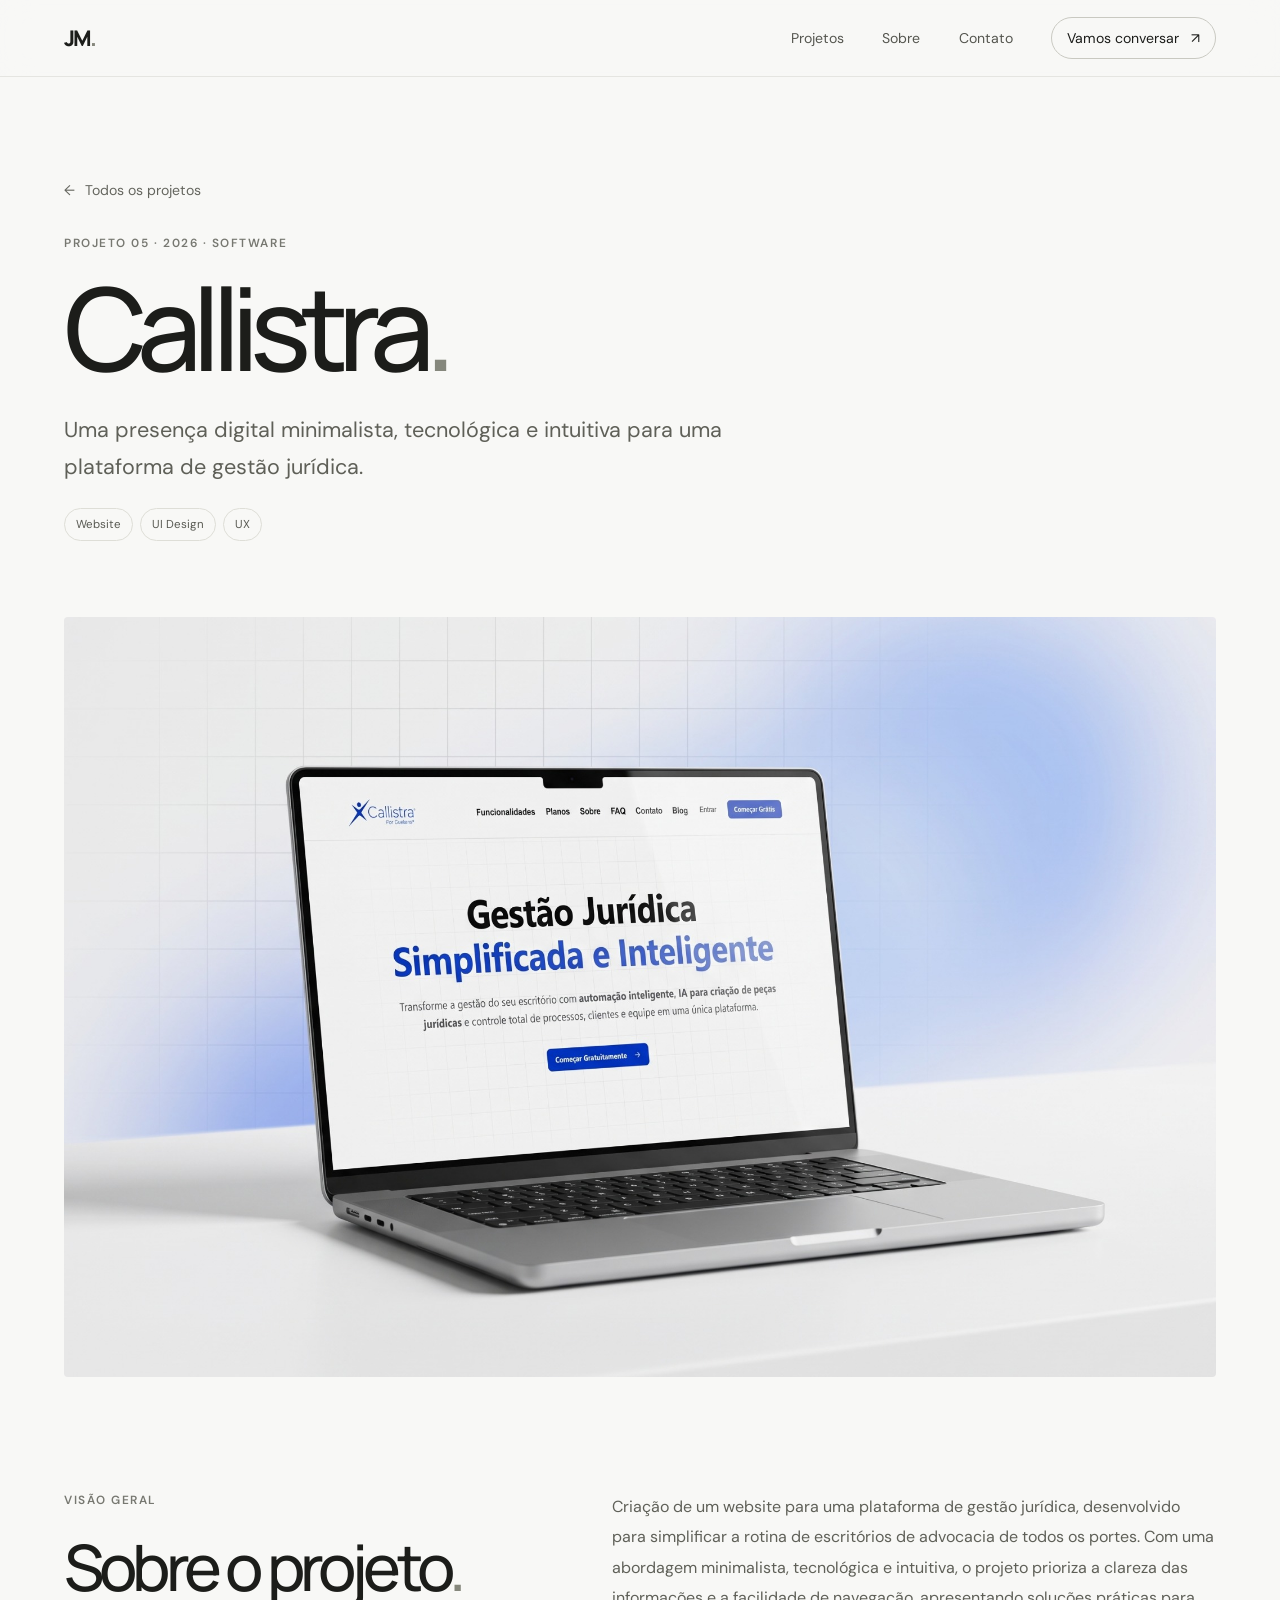
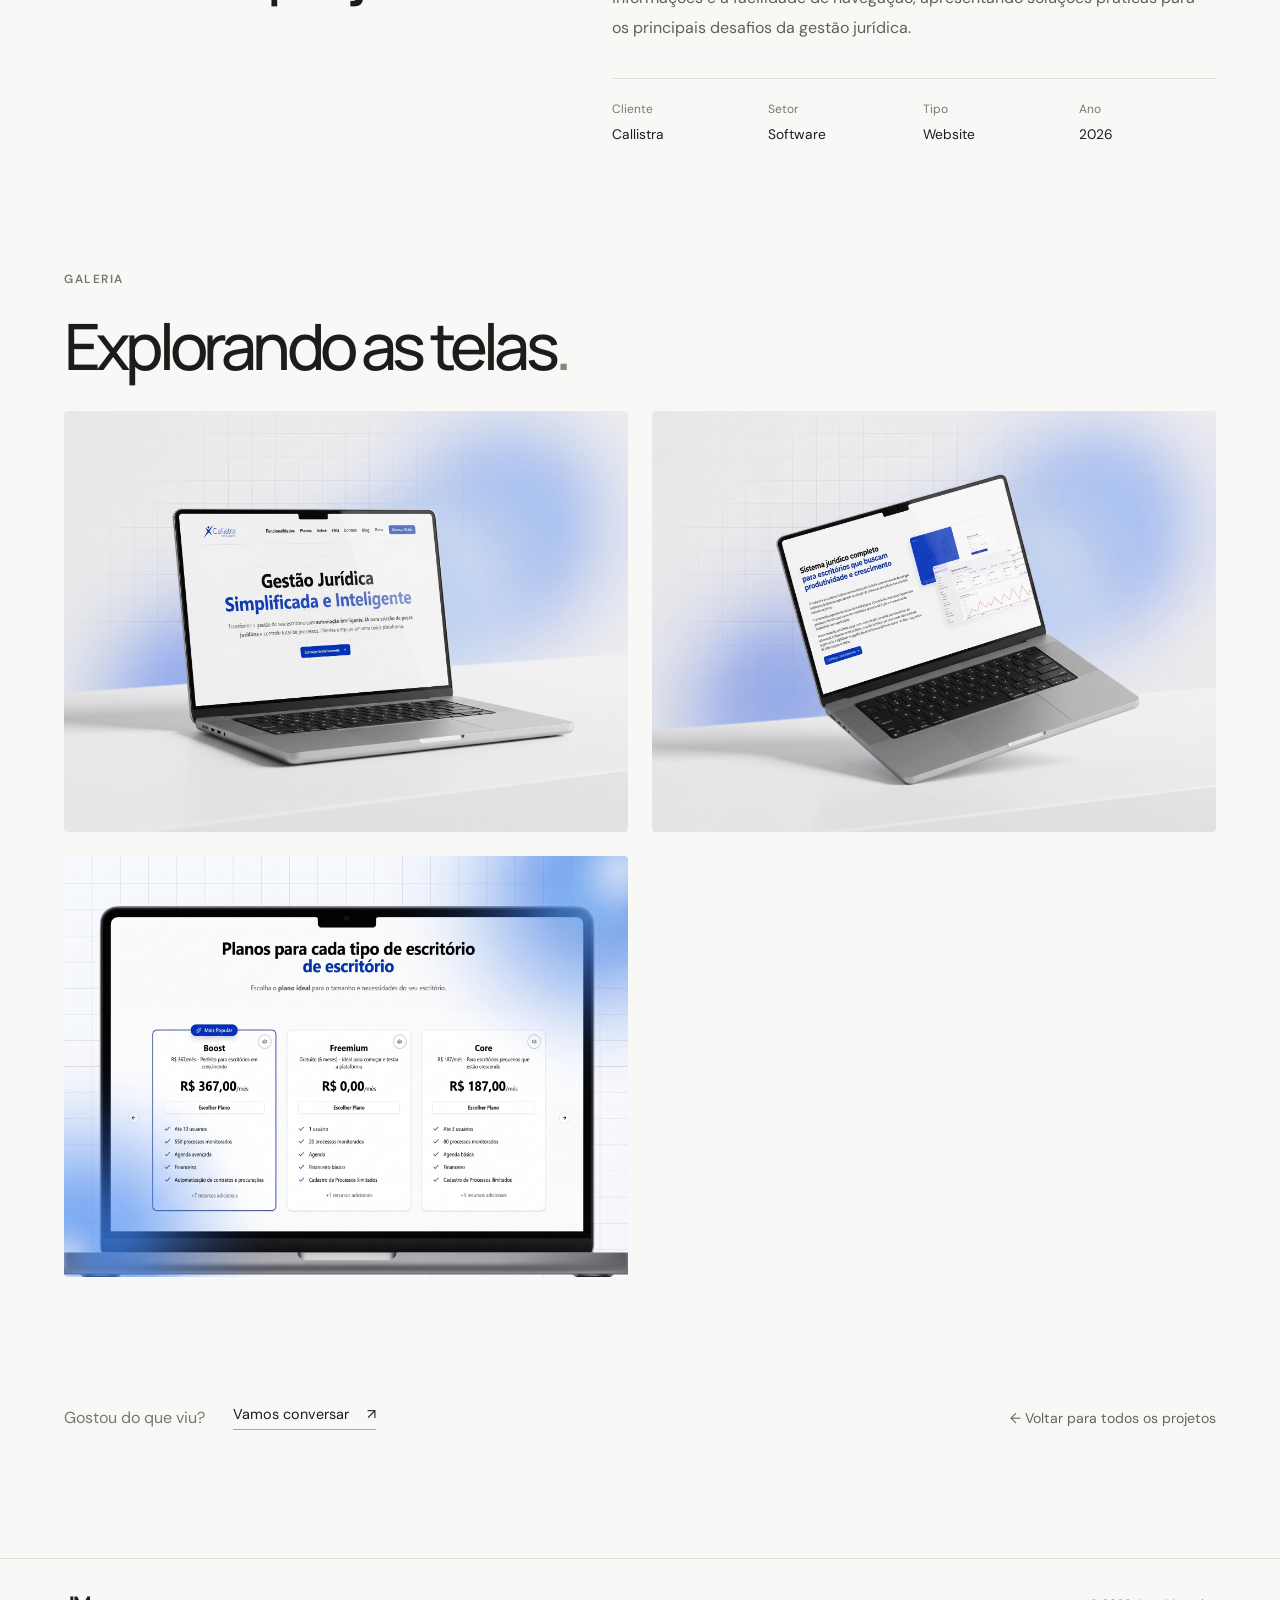
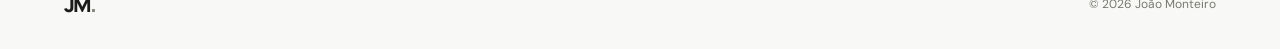
==== projects/callistra.html @ fc737b5b "Add files via upload" ====
<!doctype html>
<html lang="pt-BR"><head><meta charset="utf-8"><meta name="viewport" content="width=device-width, initial-scale=1"><meta name="theme-color" content="#f8f8f6"><meta name="description" content="Uma presença digital minimalista, tecnológica e intuitiva para uma plataforma de gestão jurídica."><title>Callistra — Website — João Monteiro</title><link rel="preconnect" href="https://fonts.googleapis.com"><link rel="preconnect" href="https://fonts.gstatic.com" crossorigin><link href="https://fonts.googleapis.com/css2?family=DM+Sans:wght@400;500;600;700&family=Manrope:wght@400;500;600;700;800&display=swap" rel="stylesheet"><link rel="stylesheet" href="../css/style.css"><script src="../js/main.js" defer></script></head>
<body><a class="skip-link" href="#main">Pular para o conteúdo</a><header class="site-header"><div class="container nav-wrap"><a class="wordmark" href="../index.html#top" aria-label="João Monteiro, início">JM<span>.</span></a><button class="menu-toggle" aria-label="Abrir menu" aria-expanded="false" aria-controls="primary-nav"><span></span><span></span></button><nav class="primary-nav" id="primary-nav" aria-label="Navegação principal"><a href="../index.html#work">Projetos</a><a href="../index.html#about">Sobre</a><a href="../index.html#contact">Contato</a><a class="nav-availability" href="mailto:mkt.joaomonteiro@gmail.com">Vamos conversar <span aria-hidden="true">↗</span></a></nav></div></header>
<main id="main" class="project-detail"><section class="detail-hero container"><a class="back-link" href="../index.html#work"><span aria-hidden="true">←</span> Todos os projetos</a><p class="eyebrow">Projeto 05 · 2026 · Software</p><h1>Callistra<span class="period">.</span></h1><p class="detail-lead">Uma presença digital minimalista, tecnológica e intuitiva para uma plataforma de gestão jurídica.</p><div class="tag-list detail-tags"><span>Website</span><span>UI Design</span><span>UX</span></div></section>
<section class="detail-cover container"><img src="../assets/images/callistra-mockup-desktop-1.jpg" alt="Website Callistra em notebook com interface minimalista em azul e branco"></section>
<section class="detail-overview container"><div><p class="eyebrow">Visão geral</p><h2>Sobre o projeto<span class="period">.</span></h2></div><div class="detail-copy"><p>Criação de um website para uma plataforma de gestão jurídica, desenvolvido para simplificar a rotina de escritórios de advocacia de todos os portes. Com uma abordagem minimalista, tecnológica e intuitiva, o projeto prioriza a clareza das informações e a facilidade de navegação, apresentando soluções práticas para os principais desafios da gestão jurídica.</p><dl class="detail-facts"><div><dt>Cliente</dt><dd>Callistra</dd></div><div><dt>Setor</dt><dd>Software</dd></div><div><dt>Tipo</dt><dd>Website</dd></div><div><dt>Ano</dt><dd>2026</dd></div></dl></div></section>
<section class="detail-gallery container"><div class="detail-gallery-heading"><p class="eyebrow">Galeria</p><h2>Explorando as telas<span class="period">.</span></h2></div><div class="detail-gallery-grid ">        <figure class="detail-gallery-item"><img src="../assets/images/callistra-mockup-desktop-1.jpg" alt="Página de planos do software Callistra" loading="lazy"></figure>
        <figure class="detail-gallery-item"><img src="../assets/images/callistra-mokcup-desktop-2.jpg" alt="Website Callistra apresentado em um notebook" loading="lazy"></figure>
        <figure class="detail-gallery-item"><img src="../assets/images/callistra-mokcup-desktop-3.jpg" alt="Página inicial do software Callistra em notebook" loading="lazy"></figure></div></section>
<section class="detail-next container"><p>Gostou do que viu?</p><a class="text-link" href="../index.html#contact">Vamos conversar <span aria-hidden="true">↗</span></a><a class="back-link" href="../index.html#work">← Voltar para todos os projetos</a></section></main>
<footer class="site-footer"><div class="container footer-inner"><a class="wordmark" href="../index.html#top" aria-label="Voltar ao início">JM<span>.</span></a><span>© <span id="year">2026</span> João Monteiro</span></div></footer></body></html>
---- css/style.css ----
/* João Monteiro — portfolio
   Clean editorial layout, responsive by design.
*/
:root {
  color-scheme: light;
  --paper: #f8f8f6;
  --white: #fff;
  --ink: #1c1d1a;
  --muted: #777871;
  --line: #deded8;
  --soft: #efefeb;
  --accent: #c6f277;
  --font-body: "DM Sans", sans-serif;
  --font-display: "Manrope", sans-serif;
  --page-width: 1240px;
  --gutter: clamp(22px, 5vw, 76px);
}
* { box-sizing: border-box; }
html { scroll-behavior: smooth; scroll-padding-top: 88px; }
body { margin: 0; background: var(--paper); color: var(--ink); font-family: var(--font-body); -webkit-font-smoothing: antialiased; }
a { color: inherit; text-decoration: none; }
img { display: block; max-width: 100%; }
button { font: inherit; }
.container { width: min(var(--page-width), calc(100% - var(--gutter) * 2)); margin-inline: auto; }
.skip-link { position: absolute; top: -60px; left: 20px; z-index: 100; padding: 12px 16px; background: var(--ink); color: white; }
.skip-link:focus { top: 12px; }
.site-header { position: sticky; top: 0; z-index: 50; background: rgba(248,248,246,.88); backdrop-filter: blur(16px); border-bottom: 1px solid rgba(222,222,216,.72); }
.nav-wrap { min-height: 76px; display: flex; align-items: center; justify-content: space-between; }
.wordmark { font: 800 1.35rem/1 var(--font-display); letter-spacing: -.09em; }
.wordmark span, .period { color: #85877c; }
.primary-nav { display: flex; align-items: center; gap: clamp(22px, 3vw, 42px); font-size: .88rem; }
.primary-nav a:not(.nav-availability) { color: #55564f; transition: color .2s ease; }
.primary-nav a:hover { color: var(--ink); }
.nav-availability { display: inline-flex; align-items: center; gap: 12px; padding: 11px 15px; border: 1px solid #c9c9c1; border-radius: 100px; transition: background .25s ease, border-color .25s ease; }
.nav-availability:hover { background: var(--white); border-color: var(--ink); }
.menu-toggle { display: none; border: 0; background: transparent; padding: 10px 0 10px 10px; cursor: pointer; }
.menu-toggle span { display: block; width: 24px; height: 1.5px; background: var(--ink); margin: 6px 0; transition: transform .2s ease; }

.hero { padding-top: clamp(84px, 12vw, 158px); }
.eyebrow { margin: 0 0 25px; color: var(--muted); font-size: .74rem; font-weight: 600; letter-spacing: .13em; text-transform: uppercase; }
.status-dot { display: inline-block; width: 7px; height: 7px; margin: 0 8px 1px 0; border-radius: 50%; background: #8aa85b; box-shadow: 0 0 0 4px #e8eddf; }
.hero h1 { max-width: 1050px; margin: 0; font: 500 clamp(3.25rem, 8vw, 7.3rem)/.99 var(--font-display); letter-spacing: -.085em; }
.hero h1 span { color: #85877c; }
.hero-bottom { display: flex; align-items: flex-end; justify-content: space-between; gap: 36px; margin-top: clamp(36px, 5vw, 64px); }
.hero-bottom p { max-width: 490px; margin: 0; color: #5d5e57; font-size: clamp(1rem, 1.5vw, 1.18rem); line-height: 1.7; }
.text-link { display: inline-flex; flex-shrink: 0; align-items: center; gap: 18px; padding-bottom: 6px; border-bottom: 1px solid #a7a89f; font-size: .9rem; transition: gap .25s ease, border-color .25s ease; }
.text-link:hover { gap: 26px; border-color: var(--ink); }
.hero-rule { height: 1px; margin-top: clamp(54px, 8vw, 100px); background: var(--line); }

.work-section { padding-top: clamp(78px, 10vw, 132px); padding-bottom: clamp(90px, 12vw, 160px); }
.section-heading { display: flex; align-items: flex-end; justify-content: space-between; gap: 28px; margin-bottom: 48px; }
.section-heading .eyebrow { margin-bottom: 16px; }
.section-heading h2, .about-intro h2, .contact-content h2 { margin: 0; font: 500 clamp(2.5rem, 5vw, 4.5rem)/1.05 var(--font-display); letter-spacing: -.075em; }
.section-note { max-width: 265px; margin: 0 0 5px; color: var(--muted); font-size: .92rem; line-height: 1.6; }
.project + .project { margin-top: clamp(88px, 12vw, 158px); }
.project-cover { position: relative; display: block; overflow: hidden; isolation: isolate; border-radius: 4px; background: #e7e7e2; }
.project-cover img { width: 100%; aspect-ratio: 1.55 / 1; object-fit: cover; transition: transform .7s cubic-bezier(.2,.7,.2,1), filter .5s ease; }
.project-cover:hover img { transform: scale(1.025); }
.cover-dark { background: #171814; }
.cover-light { background: #e7e4d8; }
.cover-cta { position: absolute; right: 22px; bottom: 22px; display: inline-flex; align-items: center; gap: 20px; padding: 13px 17px; border-radius: 100px; background: rgba(248,248,246,.94); color: var(--ink); font-size: .82rem; opacity: 0; transform: translateY(7px); transition: opacity .25s ease, transform .25s ease; }
.project-cover:hover .cover-cta, .project-cover:focus-visible .cover-cta { opacity: 1; transform: translateY(0); }
.project-meta { display: flex; justify-content: space-between; gap: 36px; padding: 30px 0 20px; }
.project-index { margin: 0 0 12px; color: var(--muted); font-size: .72rem; letter-spacing: .1em; text-transform: uppercase; }
.project-title h3 { margin: 0; font: 600 clamp(2rem, 3.5vw, 3rem)/1.1 var(--font-display); letter-spacing: -.065em; }
.project-summary { max-width: 530px; margin: 12px 0 0; color: #65665e; line-height: 1.6; }
.project-facts { display: flex; gap: clamp(22px, 4vw, 58px); align-self: flex-start; padding-top: 9px; }
.project-facts div { display: grid; gap: 8px; min-width: 76px; }
.project-facts span { color: var(--muted); font-size: .72rem; }
.project-facts strong { font-size: .84rem; font-weight: 500; white-space: nowrap; }
.project-description { display: flex; align-items: flex-start; justify-content: space-between; gap: 40px; padding: 24px 0 32px; border-top: 1px solid var(--line); }
.project-description p { max-width: 680px; margin: 0; color: #66675f; font-size: .95rem; line-height: 1.8; }
.tag-list { display: flex; flex-wrap: wrap; justify-content: flex-end; gap: 7px; min-width: 200px; }
.tag-list span, .expertise span { display: inline-block; padding: 8px 11px; border: 1px solid #deded7; border-radius: 100px; color: #595a53; font-size: .72rem; white-space: nowrap; }
.mobile-gallery { display: grid; grid-template-columns: repeat(3, minmax(0, 1fr)); align-items: start; gap: clamp(12px, 2vw, 24px); padding: clamp(14px, 2.5vw, 28px); background: #efefeb; }
.mobile-gallery figure { margin: 0; overflow: hidden; border-radius: 3px; background: #e4e4df; }
.mobile-gallery img { width: 100%; height: auto; transition: transform .6s cubic-bezier(.2,.7,.2,1); }
.mobile-gallery figure:hover img { transform: scale(1.018); }
.gallery-eletrobidu { background: #e6e5df; }
.gallery-hojji { background: #eeede5; }
.gallery-caption { margin: 12px 0 0; color: var(--muted); text-align: right; font-size: .75rem; }

.about-section { padding: clamp(76px, 10vw, 132px) 0; background: #efefeb; }
.about-grid { display: grid; grid-template-columns: 1fr 1fr; gap: clamp(40px, 9vw, 130px); }
.about-intro .eyebrow { margin-bottom: 24px; }
.about-intro h2 { font-size: clamp(2.6rem, 5vw, 4.7rem); }
.about-intro h2 span { color: #85877c; }
.about-copy > p { margin: 0 0 20px; color: #5f6058; font-size: 1rem; line-height: 1.85; }
.expertise { display: flex; flex-wrap: wrap; gap: 8px; margin-top: 32px; }
.expertise span { border-color: #d6d6ce; color: #484941; }

.contact-section { padding-top: clamp(80px, 11vw, 146px); padding-bottom: clamp(88px, 12vw, 160px); }
.contact-section > .eyebrow { margin-bottom: 30px; }
.contact-content { display: flex; justify-content: space-between; align-items: flex-end; gap: 40px; }
.contact-content h2 { font-size: clamp(3.4rem, 8vw, 7.2rem); }
.contact-actions { display: flex; flex-direction: column; align-items: flex-start; width: min(100%, 340px); }
.contact-actions p { margin: 0 0 24px; color: var(--muted); font-size: .95rem; line-height: 1.7; }
.button { display: flex; justify-content: space-between; align-items: center; gap: 26px; width: 100%; margin-top: 10px; padding: 15px 18px; border: 1px solid var(--ink); border-radius: 100px; font-size: .88rem; transition: color .2s ease, background .2s ease, transform .2s ease; }
.button:hover { transform: translateY(-2px); }
.button-dark { background: var(--ink); color: white; }
.button-dark:hover { background: #393a34; }
.button-outline { background: transparent; }
.button-outline:hover { background: white; }
.site-footer { border-top: 1px solid var(--line); }
.footer-inner { display: flex; align-items: center; justify-content: space-between; gap: 20px; min-height: 90px; }
.footer-inner p, .footer-inner > span { color: var(--muted); font-size: .75rem; }
.footer-inner p { margin: 0; }

.reveal { opacity: 0; transform: translateY(18px); transition: opacity .65s ease, transform .65s cubic-bezier(.2,.7,.2,1); }
.reveal.is-visible { opacity: 1; transform: translateY(0); }
@media (prefers-reduced-motion: reduce) {
  *, *::before, *::after { scroll-behavior: auto !important; animation-duration: .01ms !important; animation-iteration-count: 1 !important; transition-duration: .01ms !important; }
  .reveal { opacity: 1; transform: none; }
}
@media (max-width: 760px) {
  :root { --gutter: 22px; }
  .nav-wrap { min-height: 68px; }
  .menu-toggle { display: block; }
  .primary-nav { position: absolute; top: 68px; left: 0; right: 0; display: none; align-items: stretch; flex-direction: column; gap: 0; padding: 10px var(--gutter) 20px; background: var(--paper); border-bottom: 1px solid var(--line); }
  .primary-nav.is-open { display: flex; }
  .primary-nav a { padding: 13px 0; }
  .primary-nav .nav-availability { justify-content: space-between; padding: 13px 15px; margin-top: 8px; }
  .menu-toggle[aria-expanded="true"] span:first-child { transform: translateY(3.75px) rotate(45deg); }
  .menu-toggle[aria-expanded="true"] span:last-child { transform: translateY(-3.75px) rotate(-45deg); }
  .hero { padding-top: 78px; }
  .hero h1 { font-size: clamp(3rem, 13vw, 5.5rem); }
  .hero-bottom { align-items: flex-start; flex-direction: column; gap: 25px; }
  .section-heading { align-items: flex-start; flex-direction: column; gap: 14px; margin-bottom: 32px; }
  .section-note { max-width: 360px; }
  .project-cover img { aspect-ratio: 1.12 / 1; }
  .project-meta { flex-direction: column; gap: 25px; padding-top: 24px; }
  .project-facts { justify-content: space-between; gap: 12px; padding-top: 0; }
  .project-facts div { min-width: 0; }
  .project-description { flex-direction: column; gap: 20px; }
  .tag-list { justify-content: flex-start; min-width: 0; }
  .mobile-gallery { gap: 8px; padding: 10px; }
  .gallery-caption { text-align: left; }
  .about-grid { grid-template-columns: 1fr; gap: 30px; }
  .contact-content { align-items: flex-start; flex-direction: column; gap: 32px; }
  .contact-actions { width: 100%; max-width: 420px; }
  .footer-inner { flex-wrap: wrap; padding: 22px 0; }
  .footer-inner p { order: 3; width: 100%; }
}
@media (max-width: 420px) {
  .project-facts { display: grid; grid-template-columns: repeat(3, 1fr); }
  .project-facts strong { font-size: .78rem; }
  .mobile-gallery { gap: 5px; padding: 7px; }
  .tag-list span { font-size: .68rem; }
}


/* Project index: concise cover cards inspired by editorial portfolios */
.projects-grid { display:grid; grid-template-columns:repeat(2,minmax(0,1fr)); column-gap:clamp(18px,3vw,38px); row-gap:clamp(48px,7vw,88px); }
.project-card { min-width:0; }
.project-card-cover { position:relative; display:block; overflow:hidden; border-radius:4px; background:#e9e9e3; }
.project-card-cover img { width:100%; aspect-ratio:1.32/1; object-fit:cover; transition:transform .7s cubic-bezier(.2,.7,.2,1); }
.project-card-cover:hover img { transform:scale(1.025); }
.project-card-meta { display:flex; justify-content:space-between; align-items:flex-start; gap:18px; padding:20px 0 12px; }
.project-card-meta .project-index { margin-bottom:8px; }
.project-card-meta h3 { margin:0; font:600 clamp(1.6rem,3vw,2.45rem)/1.1 var(--font-display); letter-spacing:-.065em; }
.project-card-type { margin-top:22px; color:var(--muted); font-size:.78rem; }
.project-card-tags { justify-content:flex-start; min-width:0; }
.project-card-tags span { padding:7px 10px; }
.back-link { display:inline-flex; align-items:center; gap:10px; margin-bottom:36px; color:#64655e; font-size:.88rem; transition:color .2s ease; }
.back-link:hover { color:var(--ink); }
.detail-hero { padding-top:clamp(60px,8vw,110px); padding-bottom:clamp(40px,6vw,76px); }
.detail-hero .eyebrow { margin-bottom:20px; }
.detail-hero h1 { margin:0; font:500 clamp(3.4rem,9vw,7.6rem)/.98 var(--font-display); letter-spacing:-.085em; }
.detail-lead { max-width:740px; margin:28px 0 22px; color:#5f6058; font-size:clamp(1.05rem,1.8vw,1.35rem); line-height:1.7; }
.detail-tags { justify-content:flex-start; }
.detail-cover { margin-bottom:clamp(64px,9vw,120px); }
.detail-cover img { width:100%; max-height:760px; object-fit:cover; border-radius:4px; }
.detail-overview { display:grid; grid-template-columns:.85fr 1.15fr; gap:clamp(34px,8vw,110px); padding-bottom:clamp(70px,10vw,130px); }
.detail-overview h2,.detail-gallery-heading h2,.project-document h2 { margin:0; font:500 clamp(2.3rem,5vw,4.3rem)/1.05 var(--font-display); letter-spacing:-.075em; }
.detail-copy > p { margin:0; color:#5f6058; font-size:1rem; line-height:1.9; }
.detail-facts { display:grid; grid-template-columns:repeat(4,minmax(0,1fr)); gap:18px; margin:34px 0 0; padding-top:22px; border-top:1px solid var(--line); }
.detail-facts div { display:grid; gap:8px; align-content:start; }
.detail-facts dt { color:var(--muted); font-size:.75rem; }
.detail-facts dd { margin:0; font-size:.86rem; }
.detail-gallery { padding-bottom:clamp(70px,10vw,130px); }
.detail-gallery-heading { margin-bottom:32px; }
.detail-gallery-grid { display:grid; grid-template-columns:repeat(2,minmax(0,1fr)); gap:clamp(12px,2vw,24px); align-items:start; }
.detail-gallery-item { margin:0; overflow:hidden; background:#efefeb; border-radius:4px; }
.detail-gallery-item img { width:100%; height:auto; }
.detail-gallery-grid.gallery-five .detail-gallery-item:first-child { grid-column:1/-1; }
.detail-gallery-grid.gallery-five .detail-gallery-item:first-child img { max-height:820px; object-fit:contain; }
.project-document { display:flex; align-items:flex-end; justify-content:space-between; gap:28px; padding-bottom:clamp(70px,10vw,130px); }
.project-document p:not(.eyebrow) { color:var(--muted); line-height:1.7; }
.project-document .button { width:auto; min-width:180px; }
.detail-next { display:flex; align-items:center; gap:28px; flex-wrap:wrap; padding-bottom:clamp(70px,10vw,130px); }
.detail-next p { margin:0; color:var(--muted); }
.detail-next .back-link { margin:0 0 0 auto; }
@media(max-width:760px) { .projects-grid { grid-template-columns:1fr; row-gap:48px; } .project-card-cover img { aspect-ratio:1.12/1; } .detail-hero { padding-top:52px; } .detail-overview { grid-template-columns:1fr; gap:24px; } .detail-facts { grid-template-columns:repeat(2,minmax(0,1fr)); } .detail-gallery-grid { grid-template-columns:1fr; } .detail-gallery-grid.gallery-five .detail-gallery-item:first-child { grid-column:auto; } .project-document { align-items:flex-start; flex-direction:column; } .detail-next { align-items:flex-start; flex-direction:column; gap:18px; } .detail-next .back-link { margin:0; } }
/* Contact block keeps the actions aligned to the right after removing the headline. */
.contact-content .contact-actions { margin-left:auto; }
@media(max-width:760px) { .contact-content .contact-actions { margin-left:0; } }
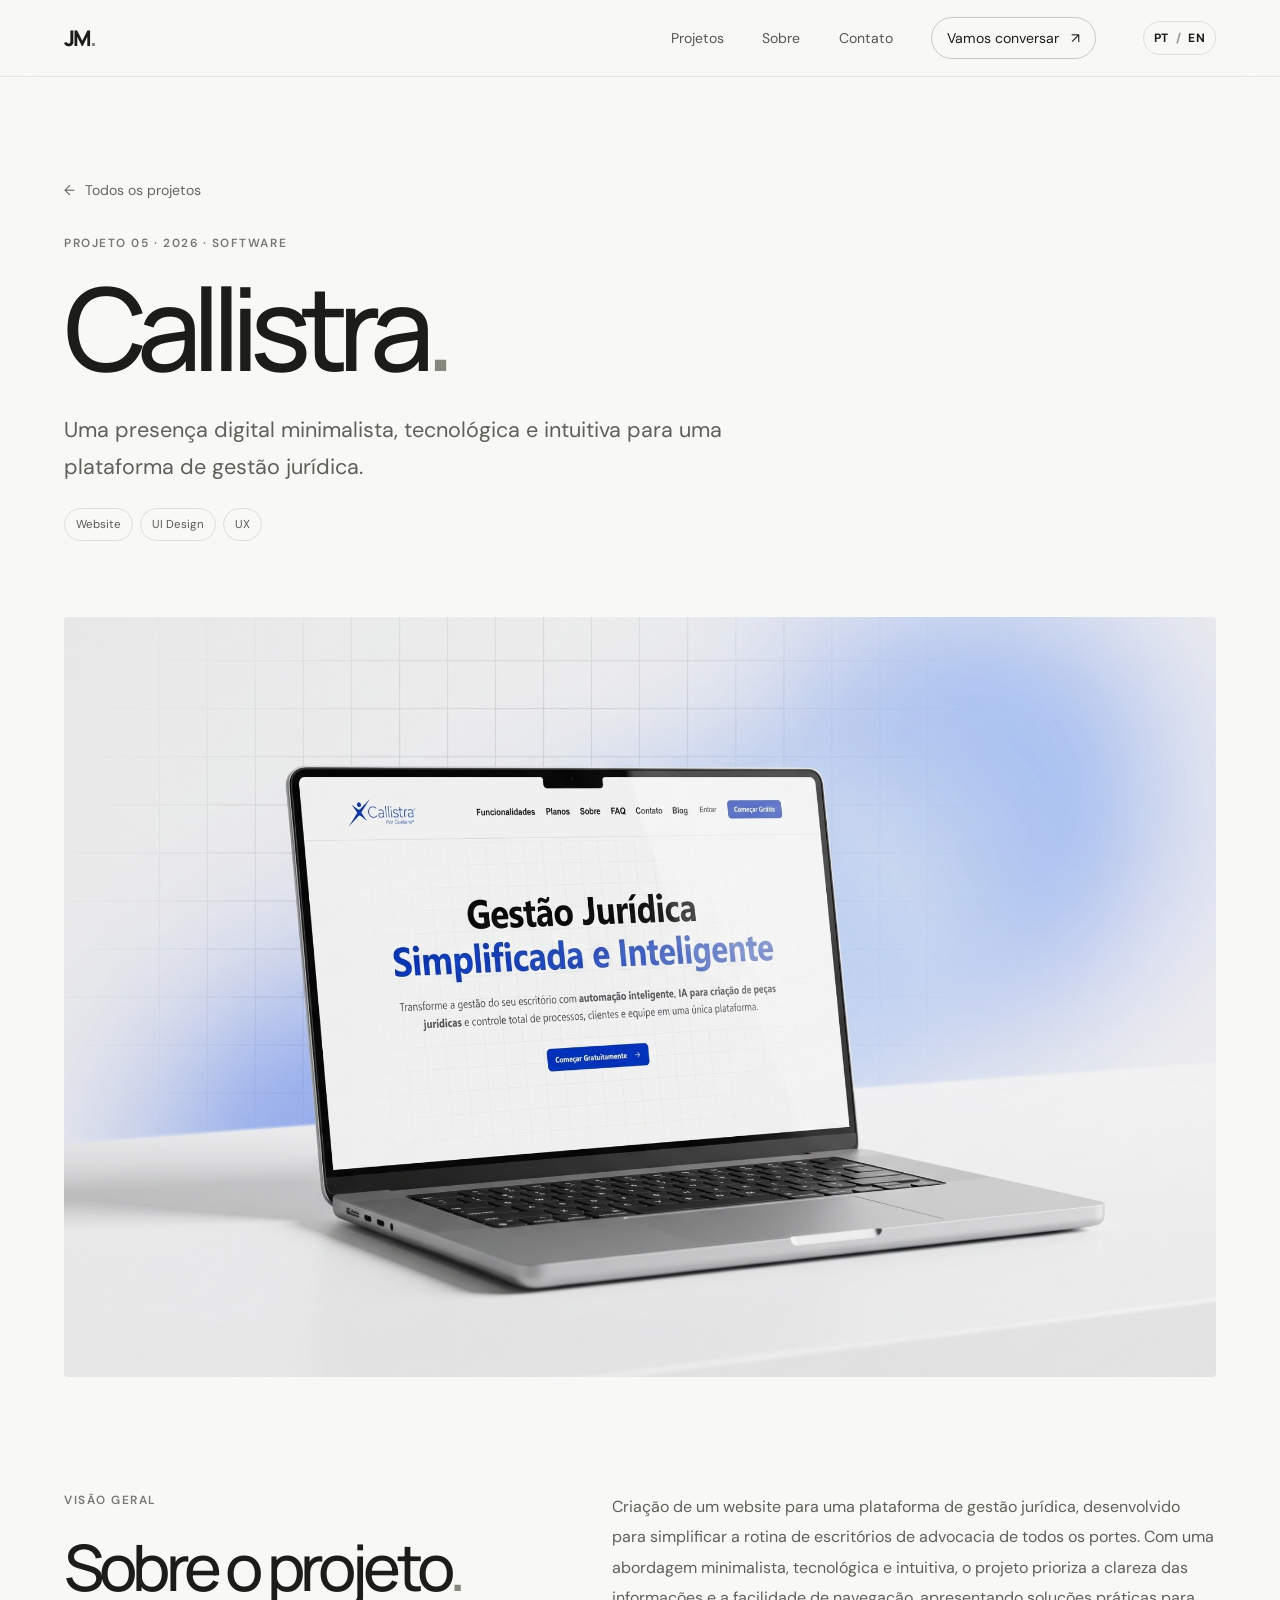
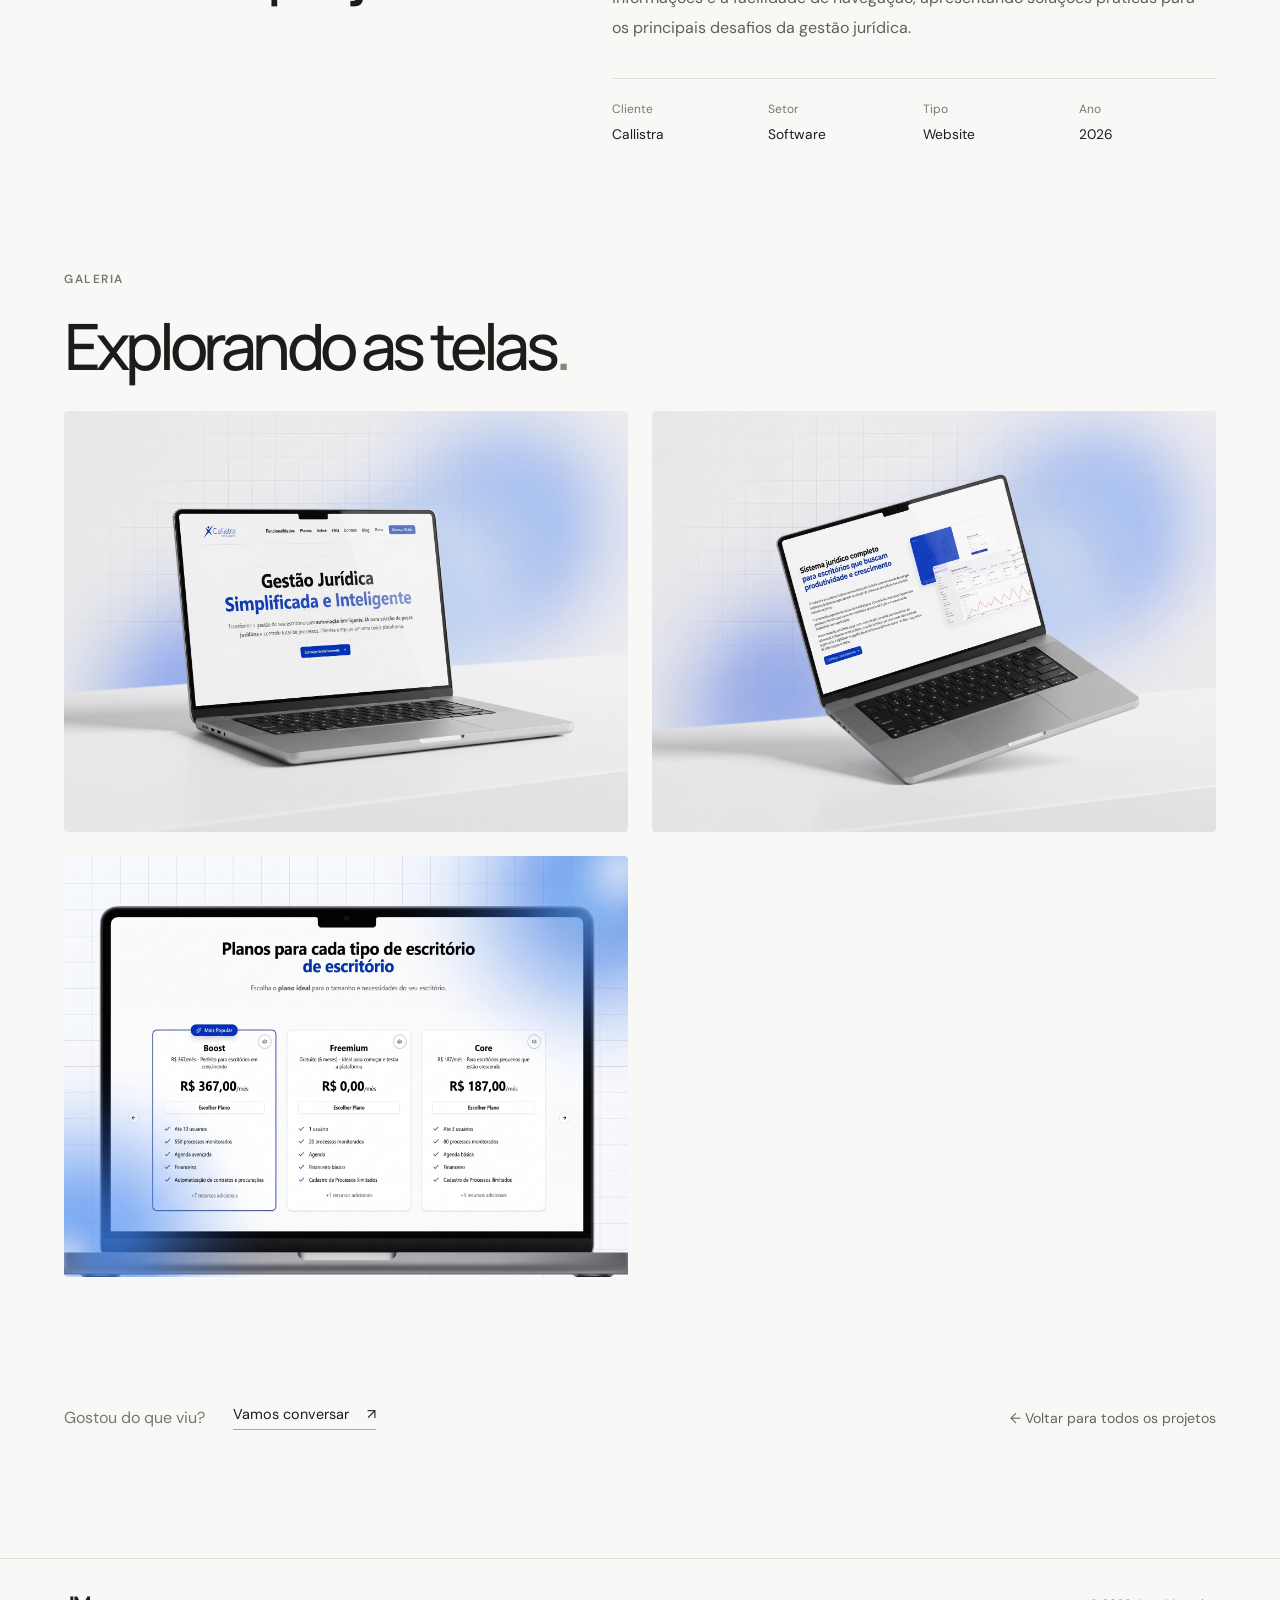
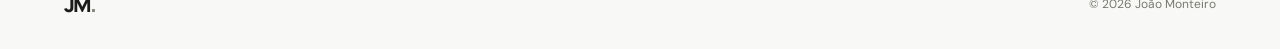
==== commit 57038d6d: "Atualização do portfólio bilíngue" ====
--- a/projects/callistra.html
+++ b/projects/callistra.html
@@ -1,6 +1,6 @@
 <!doctype html>
 <html lang="pt-BR"><head><meta charset="utf-8"><meta name="viewport" content="width=device-width, initial-scale=1"><meta name="theme-color" content="#f8f8f6"><meta name="description" content="Uma presença digital minimalista, tecnológica e intuitiva para uma plataforma de gestão jurídica."><title>Callistra — Website — João Monteiro</title><link rel="preconnect" href="https://fonts.googleapis.com"><link rel="preconnect" href="https://fonts.gstatic.com" crossorigin><link href="https://fonts.googleapis.com/css2?family=DM+Sans:wght@400;500;600;700&family=Manrope:wght@400;500;600;700;800&display=swap" rel="stylesheet"><link rel="stylesheet" href="../css/style.css"><script src="../js/main.js" defer></script></head>
-<body><a class="skip-link" href="#main">Pular para o conteúdo</a><header class="site-header"><div class="container nav-wrap"><a class="wordmark" href="../index.html#top" aria-label="João Monteiro, início">JM<span>.</span></a><button class="menu-toggle" aria-label="Abrir menu" aria-expanded="false" aria-controls="primary-nav"><span></span><span></span></button><nav class="primary-nav" id="primary-nav" aria-label="Navegação principal"><a href="../index.html#work">Projetos</a><a href="../index.html#about">Sobre</a><a href="../index.html#contact">Contato</a><a class="nav-availability" href="mailto:mkt.joaomonteiro@gmail.com">Vamos conversar <span aria-hidden="true">↗</span></a></nav></div></header>
+<body><a class="skip-link" href="#main">Pular para o conteúdo</a><header class="site-header"><div class="container nav-wrap"><a class="wordmark" href="../index.html#top" aria-label="João Monteiro, início">JM<span>.</span></a><button class="menu-toggle" aria-label="Abrir menu" aria-expanded="false" aria-controls="primary-nav"><span></span><span></span></button><nav class="primary-nav" id="primary-nav" aria-label="Navegação principal"><a href="../index.html#work">Projetos</a><a href="../index.html#about">Sobre</a><a href="../index.html#contact">Contato</a><a class="nav-availability" href="mailto:mkt.joaomonteiro@gmail.com">Vamos conversar <span aria-hidden="true">↗</span></a><button class="language-toggle" type="button" data-language-toggle aria-label="Switch to English" aria-pressed="false"><span class="language-current">PT</span><span class="language-divider">/</span><span>EN</span></button></nav></div></header>
 <main id="main" class="project-detail"><section class="detail-hero container"><a class="back-link" href="../index.html#work"><span aria-hidden="true">←</span> Todos os projetos</a><p class="eyebrow">Projeto 05 · 2026 · Software</p><h1>Callistra<span class="period">.</span></h1><p class="detail-lead">Uma presença digital minimalista, tecnológica e intuitiva para uma plataforma de gestão jurídica.</p><div class="tag-list detail-tags"><span>Website</span><span>UI Design</span><span>UX</span></div></section>
 <section class="detail-cover container"><img src="../assets/images/callistra-mockup-desktop-1.jpg" alt="Website Callistra em notebook com interface minimalista em azul e branco"></section>
 <section class="detail-overview container"><div><p class="eyebrow">Visão geral</p><h2>Sobre o projeto<span class="period">.</span></h2></div><div class="detail-copy"><p>Criação de um website para uma plataforma de gestão jurídica, desenvolvido para simplificar a rotina de escritórios de advocacia de todos os portes. Com uma abordagem minimalista, tecnológica e intuitiva, o projeto prioriza a clareza das informações e a facilidade de navegação, apresentando soluções práticas para os principais desafios da gestão jurídica.</p><dl class="detail-facts"><div><dt>Cliente</dt><dd>Callistra</dd></div><div><dt>Setor</dt><dd>Software</dd></div><div><dt>Tipo</dt><dd>Website</dd></div><div><dt>Ano</dt><dd>2026</dd></div></dl></div></section>
--- a/css/style.css
+++ b/css/style.css
@@ -194,3 +194,16 @@
 /* Contact block keeps the actions aligned to the right after removing the headline. */
 .contact-content .contact-actions { margin-left:auto; }
 @media(max-width:760px) { .contact-content .contact-actions { margin-left:0; } }
+
+
+/* Language switch */
+.language-toggle {
+  display: inline-flex; align-items: center; gap: 7px; margin-left: 8px; padding: 8px 10px;
+  border: 1px solid var(--line, #deded9); border-radius: 999px; background: transparent;
+  color: inherit; font: inherit; font-size: 12px; font-weight: 700; letter-spacing: .04em; cursor: pointer;
+  transition: background .2s ease, border-color .2s ease, color .2s ease;
+}
+.language-toggle:hover { background: #efefeb; border-color: #bdbdb6; }
+.language-toggle .language-current { color: inherit; }
+.language-toggle .language-divider { opacity: .45; }
+@media (max-width: 760px) { .language-toggle { margin: 12px 0 0; align-self: flex-start; } }
